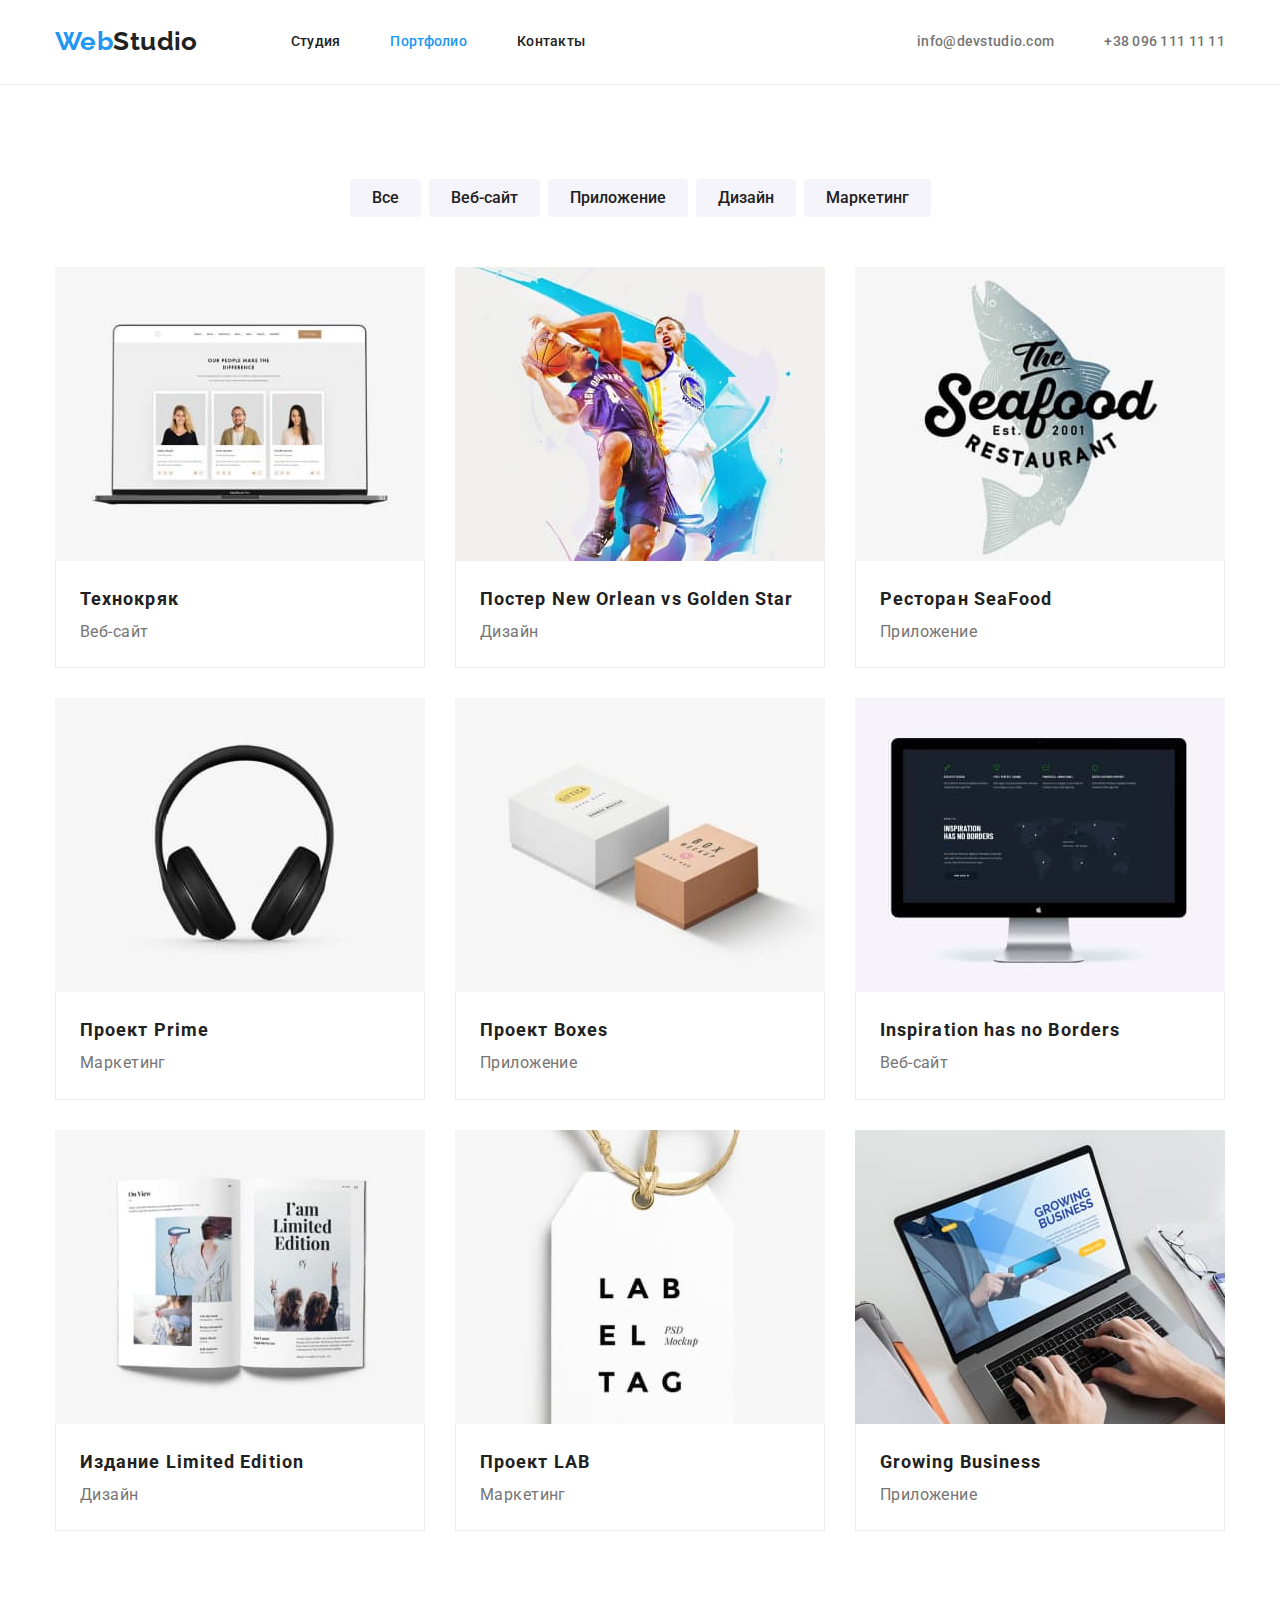
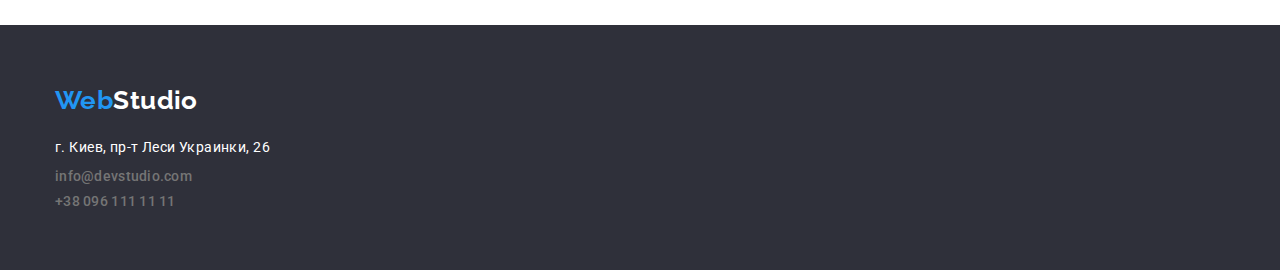
==== portfolio.html @ a8b5949f "add previous content" ====
<!DOCTYPE html>
<html lang="ru">
  <head>
    <meta charset="UTF-8" />
    <meta http-equiv="X-UA-Compatible" content="IE=edge" />
    <meta name="viewport" content="width=device-width, initial-scale=1.0" />
    <title>WebStudio - Главная страница</title>
    <link rel="preconnect" href="https://fonts.googleapis.com" />
    <link rel="preconnect" href="https://fonts.gstatic.com" crossorigin />
    <link
      href="https://fonts.googleapis.com/css2?family=Raleway:wght@700&family=Roboto:wght@400;500;700;900&display=swap"
      rel="stylesheet"
    />
    <link
      rel="stylesheet"
      href="https://cdnjs.cloudflare.com/ajax/libs/modern-normalize/1.1.0/modern-normalize.min.css"
    />
    <link rel="stylesheet" href="./CSS/style.css" />
  </head>
  <body>
    <!-- Header -->
    <header class="page-header">
      <div class="main-nav container">
        <a href="index.html" class="logo">
          <span class="logo-accent">Web</span>Studio
        </a>
        <!-- Navigation bar -->
        <nav>
          <ul class="site-nav list">
            <li class="item">
              <a class="link" href="./index.html">Студия</a>
            </li>
            <li class="item">
              <a class="link current" href="portfolio.html">Портфолио</a>
            </li>
            <li class="item"><a class="link" href="#">Контакты</a></li>
          </ul>
        </nav>

        <!-- Contacts -->
        <ul class="contact list">
          <li class="item">
            <a class="contact-item header" href="mailto:info@devstudio.com"
              >info@devstudio.com</a
            >
          </li>
          <li class="item">
            <a class="contact-item header" href="tel:+380961111111"
              >+38 096 111 11 11</a
            >
          </li>
        </ul>
      </div>
    </header>

    <!-- Main Content -->
    <main>
      <!-- Portfolio list-->
      <section class="portfolio filtr section">
        <!-- Filtr -->
        <div class="container">
          <ul class="filtr-list list">
            <li class="item">
              <button class="button" type="button">Все</button>
            </li>
            <li class="item">
              <button class="button" type="button">Веб-сайт</button>
            </li>
            <li class="item">
              <button class="button" type="button">Приложение</button>
            </li>
            <li class="item">
              <button class="button" type="button">Дизайн</button>
            </li>
            <li class="item">
              <button class="button" type="button">Маркетинг</button>
            </li>
          </ul>
          <!-- Portfolio card -->
          <h1 class="portfolio-tittle">Portfolio</h1>
          <ul class="portfolio-list list">
            <li class="item">
              <a href="#" class="portfolio-link"
                ><img
                  src="images/portfolio-techno-crack.jpg"
                  alt="ноутбук с открытым сайтом"
                  width="370"
                  height="294"
                  class="portfolio-img"
                />
                <div class="portfolio-dscr">
                  <h3 class="portfolio-project-tittle">Технокряк</h3>
                  <p class="portfolio-text">Веб-сайт</p>
                </div>
              </a>
            </li>
            <li class="item">
              <a href="#" class="portfolio-link"
                ><img
                  src="images/portfolio-new-orlean-vs-golden-star.jpg"
                  alt="два игрока играют в баскетболл"
                  width="370"
                  height="294"
                  class="portfolio-img"
                />
                <div class="portfolio-dscr">
                  <h3 class="portfolio-project-tittle">
                    Постер New Orlean vs Golden Star
                  </h3>
                  <p class="portfolio-text">Дизайн</p>
                </div>
              </a>
            </li>
            <li class="item">
              <a href="#" class="portfolio-link"
                ><img
                  src="images/portfolio-seefood.jpg"
                  alt="логотип ресторана SeaFood"
                  width="370"
                  height="294"
                  class="portfolio-img"
                />
                <div class="portfolio-dscr">
                  <h3 class="portfolio-project-tittle">Ресторан SeaFood</h3>
                  <p class="portfolio-text">Приложение</p>
                </div>
              </a>
            </li>
            <li class="item">
              <a href="#" class="portfolio-link"
                ><img
                  src="images/portfolio-project-prime.jpg"
                  alt="большине наушники с дугой"
                  width="370"
                  height="294"
                  class="portfolio-img"
                />
                <div class="portfolio-dscr">
                  <h3 class="portfolio-project-tittle">Проект Prime</h3>
                  <p class="portfolio-text">Маркетинг</p>
                </div>
              </a>
            </li>
            <li class="item">
              <a href="#" class="portfolio-link"
                ><img
                  src="images/portfolio-project-box.jpg"
                  alt="две короби, белагя и серая"
                  width="370"
                  height="294"
                  class="portfolio-img"
                />
                <div class="portfolio-dscr">
                  <h3 class="portfolio-project-tittle">Проект Boxes</h3>
                  <p class="portfolio-text">Приложение</p>
                </div>
              </a>
            </li>
            <li class="item">
              <a href="#" class="portfolio-link">
                <img
                  src="images/portfolio-inspiration-has-no-border.jpg"
                  alt="большой монитор"
                  width="370"
                  height="294"
                  class="portfolio-img"
                />
                <div class="portfolio-dscr">
                  <h3 class="portfolio-project-tittle">
                    Inspiration has no Borders
                  </h3>
                  <p class="portfolio-text">Веб-сайт</p>
                </div>
              </a>
            </li>
            <li class="item">
              <a href="#" class="portfolio-link"
                ><img
                  src="images/portfolio-limited-edition.jpg"
                  alt="открытая книга"
                  width="370"
                  height="294"
                  class="portfolio-img"
                />
                <div class="portfolio-dscr">
                  <h3 class="portfolio-project-tittle">
                    Издание Limited Edition
                  </h3>
                  <p class="portfolio-text">Дизайн</p>
                </div>
              </a>
            </li>
            <li class="item">
              <a href="#" class="portfolio-link"
                ><img
                  src="images/portfolio-project-lab.jpg"
                  alt="лейба повешеная на нить"
                  width="370"
                  height="294"
                  class="portfolio-img"
                />
                <div class="portfolio-dscr">
                  <h3 class="portfolio-project-tittle">Проект LAB</h3>
                  <p class="portfolio-text">Маркетинг</p>
                </div>
              </a>
            </li>
            <li class="item">
              <a href="#" class="portfolio-link"
                ><img
                  src="images/portfolio-growing-business.jpg"
                  alt="человек печатает на ноутбуке"
                  width="370"
                  height="294"
                  class="portfolio-img"
                />
                <div class="portfolio-dscr">
                  <h3 class="portfolio-project-tittle">Growing Business</h3>
                  <p class="portfolio-text">Приложение</p>
                </div>
              </a>
            </li>
          </ul>
        </div>
      </section>
    </main>

    <!-- Footer -->
    <footer class="footer section">
      <div class="container">
        <a href="index.html" class="logo"
          ><span class="logo-accent">Web</span>Studio</a
        >
        <address class="footer-adress">
          <p>г. Киев, пр-т Леси Украинки, 26</p>
        </address>
        <ul class="footer-contact contact list">
          <li>
            <a class="contact-item" href="mailto:info@devstudio.com"
              >info@devstudio.com</a
            >
          </li>
          <li>
            <a class="contact-item" href="tel:+380961111111"
              >+38 096 111 11 11</a
            >
          </li>
        </ul>
      </div>
    </footer>
  </body>
</html>
---- CSS/style.css ----
/* main text color #757575 */
/* bold text color  #212121*/
/* accent text color #2196F3  */

/* footer color contact rgba(255, 255, 255, 0.6); */
/* footer adres color #FFFFFF */
/* bg color our team section #F5F4FA */
/* hero bg color #2F303A */

:root {
  --primery-text-color: #757575;
  --tittle-text-color: #212121;
  --accent-text-color: #2196f3;
  --white-text-color: #ffffff;
  --primery-button-color: #f5f4fa;
  --primery-button-accent-color: #188ce8;
  --accent-button-color: #2196f3;
  --bg-our-team-section: #f5f4fa;
  --hero-footer-bg-color: #2f303a;
  --portfolio-bg-color: #e5e5e5;
}

/* body primery text color*/

body {
  color: var(--primery-text-color);
  font-family: Roboto, sans-serif;
  letter-spacing: 0.03em;
  font-weight: 400;
  font-size: 14px;
  line-height: 1.71;
  font-style: normal;
}

/* Global list rules */
.list {
  list-style: none;
  padding: 0;
  margin: 0;
}

/* Container */
.container {
  margin-left: auto;
  margin-right: auto;
  width: 1200px;
  padding-left: 15px;
  padding-right: 15px;
  outline: 0px solid tomato;
}

/* header */
.page-header {
  border-bottom: 1px solid #ececec;
}

.logo {
  display: block;

  color: var(--tittle-text-color);
  font-family: Raleway, sans-serif;
  text-decoration: none;
  font-weight: 700;
  font-size: 26px;
  line-height: 1.19;
  margin-right: 93px;
}

.logo-accent {
  color: var(--accent-text-color);
}
/* SITE NAV */

/* Main-nav */
.main-nav {
  display: flex;
  align-items: center;
}

.site-nav {
  display: flex;
}

.site-nav .item:not(:last-child) {
  margin-right: 50px;
}

.site-nav .link {
  display: block;
  padding-top: 32px;
  padding-bottom: 32px;

  color: var(--tittle-text-color);
  font-weight: 500;
  font-size: 14px;
  line-height: 1.42;
  letter-spacing: 0.02em;
  text-decoration: none;
}

.site-nav .link:hover,
.site-nav .link:focus {
  color: var(--accent-text-color);
}

.site-nav .current {
  color: var(--accent-text-color);
}

/* Contacts header */

.contact {
  display: flex;
  margin-left: auto;

  font-weight: 500;
  font-size: 14px;
  line-height: 1.14;
  letter-spacing: 0.02em;
}

.contact .item + .item {
  margin-left: 50px;
}

.contact .contact-item {
  color: var(--primery-text-color);
  text-decoration: none;
  font-style: normal;
}

.contact .header {
  padding-top: 32px;
  padding-bottom: 32px;
}

.contact .contact-item:hover,
.contact .contact-item:focus {
  color: var(--accent-text-color);
}

/* MAIN board section + button */

.main-section {
  padding: 200px 0;
}

.features.section {
  padding-bottom: 0;
}

.section {
  padding: 94px 0;
}

.main-board {
  background-color: var(--hero-footer-bg-color);
  text-align: center;
}

.main-board-text {
  width: 696px;
  margin-left: auto;
  margin-right: auto;

  color: var(--white-text-color);

  font-weight: 900;
  font-size: 44px;
  line-height: 1.36;

  letter-spacing: 0.06em;
  text-transform: uppercase;
  margin-top: 0;
  margin-bottom: 0;
  margin-bottom: 30px;
}

/* PRIMERY BUTTOM */

.primery-button {
  background-color: var(--accent-button-color);
  color: var(--white-text-color);

  border-radius: 4px;
  padding: 10px 32px;
  box-shadow: 0px 4px 4px rgba(0, 0, 0, 0.15);
  border: none;
  min-width: 200px;

  font-family: inherit;
  font-weight: 700;
  font-size: 16px;
  line-height: 1.9;
  text-align: center;
  letter-spacing: 0.06em;
  cursor: pointer;
}

.primery-button:hover,
.primery-button:focus {
  background-color: var(--primery-button-accent-color);
  color: var(--white-text-color);
  box-shadow: none;
}

.button {
  color: var(--white-text-color);
  background-color: var(--accent-text-color);
}

/* features section */

.features-list {
  display: flex;
}

.features-list .item:not(:last-child) {
  margin-right: 30px;
}

.features-list .item {
  /* width: 270px; */
  width: calc((100% - 90px) / 4);
}

.features p {
  margin: 0 0 10px 0;
}

.features .features-tittle {
  color: var(--tittle-text-color);

  font-weight: 700;
  font-size: 14px;
  line-height: 1.14;
  text-transform: uppercase;
  margin-top: 0;
  margin-bottom: 10px;
}

/* About us section */
.about-us-list {
  display: flex;
}

.about-us-list .item {
  width: calc((100% - 60px) / 3);
}

.about-us-list .item:not(:last-child) {
  margin-right: 30px;
}

.about-us .about-us-tittle,
.team-tittle {
  color: var(--tittle-text-color);

  font-weight: 700;
  font-size: 36px;
  line-height: 1.16;
  text-align: center;
}

.about-us .about-us-tittle {
  margin-top: 0;
  margin-bottom: 50px;
}

.about-us-img {
  display: block;
}

/* Our team section */

.team {
  padding-top: 94px;
  padding-bottom: 94px;
  background-color: var(--bg-our-team-section);
}

.team-list {
  display: flex;
}

.team-list .item:not(:last-child) {
  margin-right: 30px;
}

.team-list .item {
  background-color: var(--white-text-color);
  text-align: center;

  box-shadow: 0px 1px 3px rgba(0, 0, 0, 0.12), 0px 1px 1px rgba(0, 0, 0, 0.14),
    0px 2px 1px rgba(0, 0, 0, 0.2);
  border-radius: 0px 0px 4px 4px;

  width: calc((100% - 90px) / 4);
}

.team .team-tittle {
  margin-top: 0;
  margin-bottom: 50px;
}

.team .item-descr {
  padding: 30px 0;
}

.team h3 {
  color: var(--tittle-text-color);

  font-weight: 500;
  font-size: 16px;
  line-height: 1.9;
  margin: 0;
}

.team img,
.team p {
  margin: 0;
  display: block;
  line-height: 1.9;
}

/* footer, contacts section same as in header*/

.footer {
  background-color: var(--hero-footer-bg-color);
  padding-top: 60px;
  padding-bottom: 60px;
  padding-left: auto;
  padding-right: auto;
}

.footer .logo {
  display: block;
  color: var(--white-text-color);

  margin-bottom: 20px;
}

.footer li:not(:last-child) {
  margin-bottom: 9px;
}

.footer .footer-adress {
  color: var(--white-text-color);
  font-style: normal;
  margin-top: 0;
  margin-bottom: 9px;
}

.footer-adress p {
  margin: 0;
}

.footer .footer-contact {
  display: block;
}

.footer-link {
  color: rgba(255, 255, 255, 0.6);
  text-decoration: none;
  font-style: normal;
  font-weight: normal;
  line-height: 1.71;
  letter-spacing: 0.03em;
}

/* PORTFOLIO HTML */

/* portfolio buttons*/

.button {
  background-color: var(--primery-button-color);
  color: var(--tittle-text-color);

  font-family: inherit;
  font-weight: 500;
  font-size: 16px;
  line-height: 1.62;
  text-align: center;
  cursor: pointer;
  border: none;
  border-radius: 4px;

  padding: 6px 22px;
}

.button:hover,
.button:focus {
  background-color: var(--accent-button-color);
  color: var(--white-text-color);

  box-shadow: 0px 3px 1px rgba(0, 0, 0, 0.1), 0px 1px 2px rgba(0, 0, 0, 0.08),
    0px 2px 2px rgba(0, 0, 0, 0.12);
}

.filtr-list.list {
  margin-bottom: 50px;
}

.filtr-list {
  display: flex;
  justify-content: center;
}

.filtr-list .item + .item {
  margin-left: 8px;
}

/* Portfolio list */
.portfolio .portfolio-project-tittle {
  color: var(--tittle-text-color);

  font-weight: 700;
  font-size: 18px;
  line-height: 2;
  letter-spacing: 0.06em;
  margin: 0;
}

.portfolio-list {
  display: flex;
  flex-wrap: wrap;
}

.portfolio-list .item {
  width: calc((100% - 60px) / 3);
  margin-right: 30px;
  margin-bottom: 30px;

  box-sizing: border-box;
}

.portfolio-list .portfolio-dscr {
  padding: 20px 24px;

  border-bottom: 1px solid #eeeeee;
  border-right: 1px solid #eeeeee;
  border-left: 1px solid #eeeeee;
}

.portfolio-list .item:nth-child(3n) {
  margin-right: 0;
}

.portfolio-list .item:nth-last-child(-n + 3) {
  margin-bottom: 0;
}

.portfolio .portfolio-text {
  color: var(--primery-text-color);

  font-size: 16px;
  line-height: 1.9;
  margin: 0;
}

.portfolio-tittle {
  display: none;
}

.portfolio .portfolio-link {
  text-decoration: none;
}

.portfolio .portfolio-img {
  display: block;
}
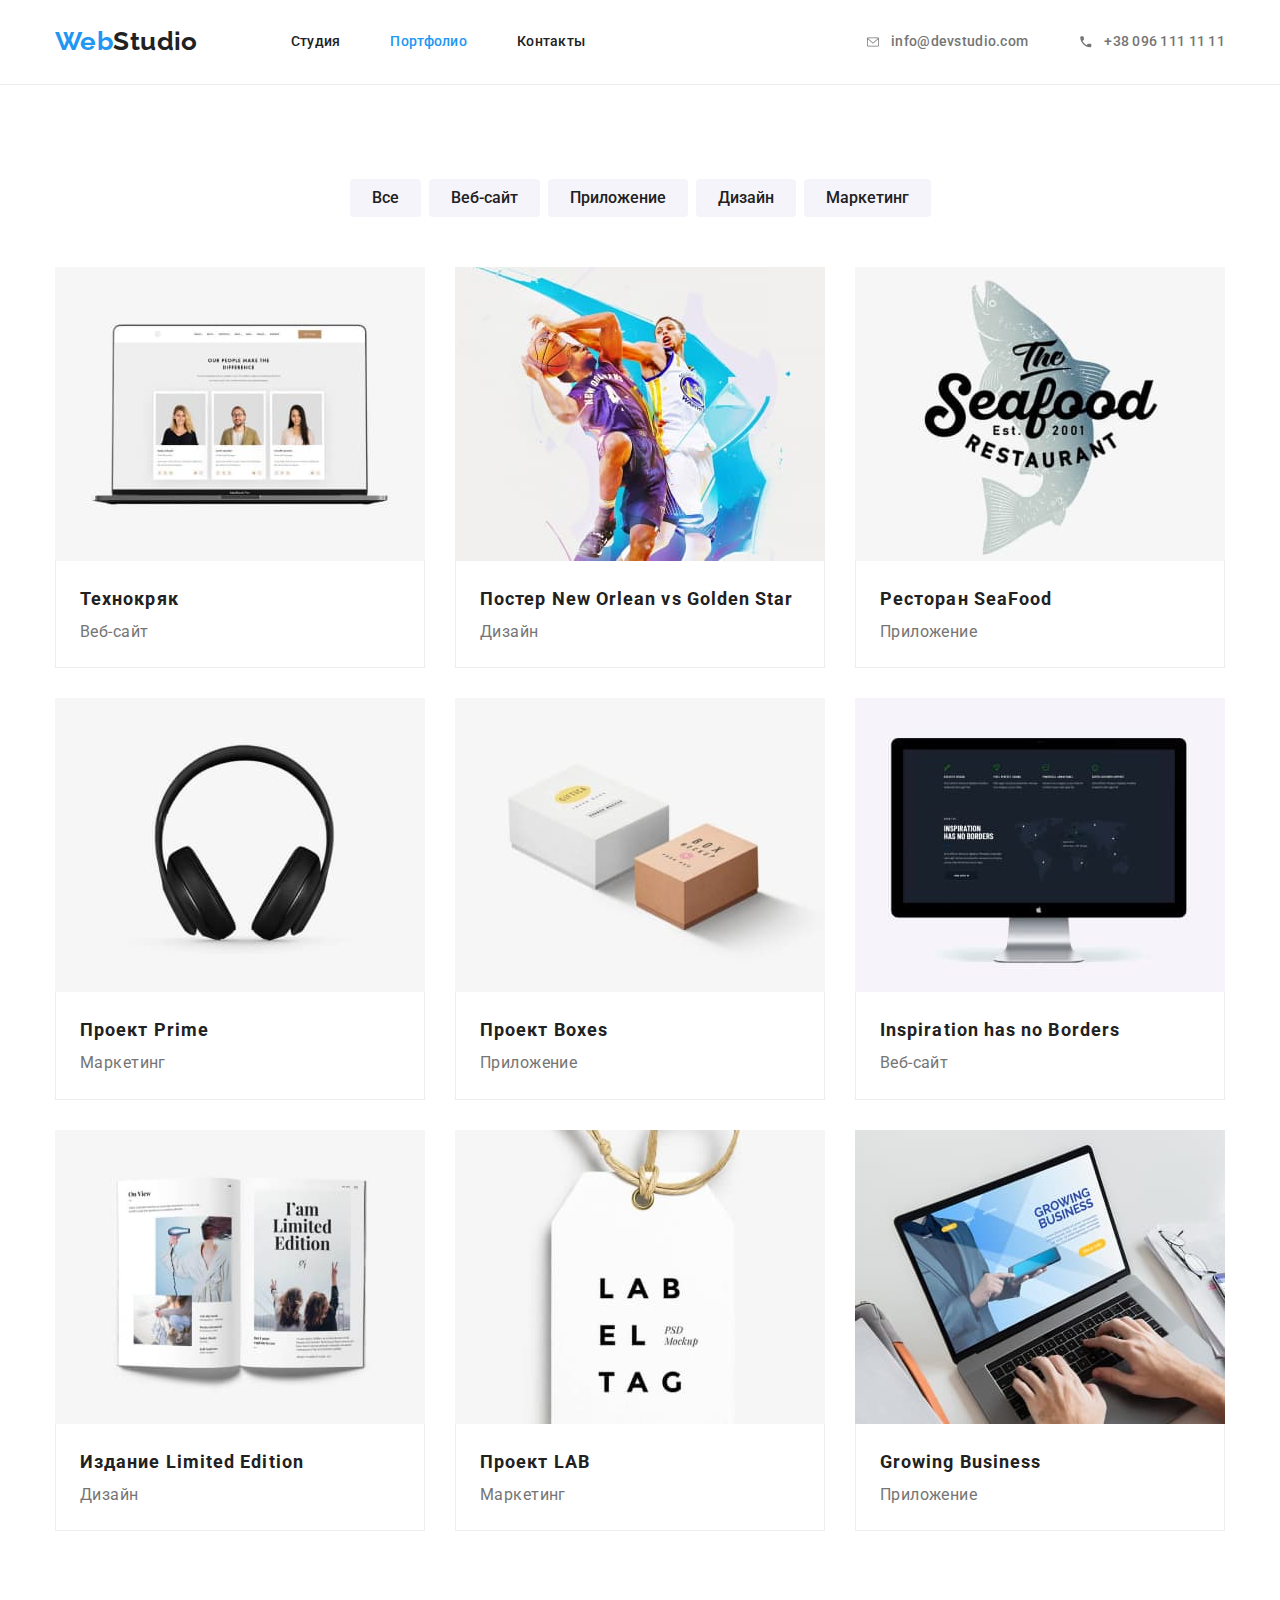
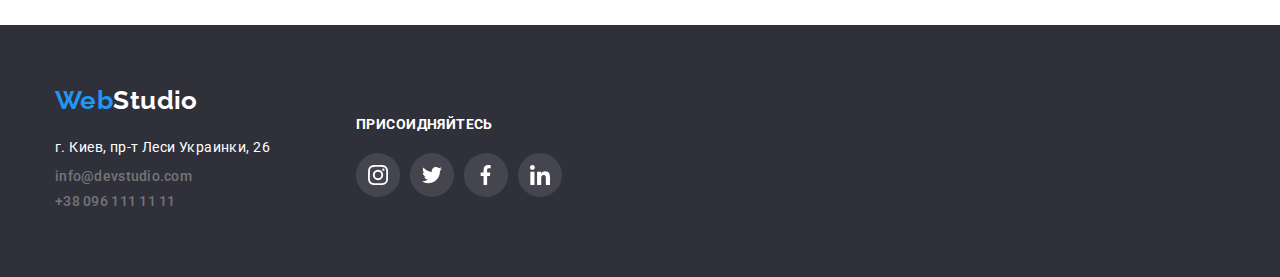
==== commit 670619a6: "add svg sprite + icon on pages" ====
--- a/portfolio.html
+++ b/portfolio.html
@@ -40,19 +40,24 @@
         <!-- Contacts -->
         <ul class="contact list">
           <li class="item">
-            <a class="contact-item header" href="mailto:info@devstudio.com"
-              >info@devstudio.com</a
+            <a class="contact-item header" href="mailto:info@devstudio.com">
+              <svg class="contact-icon" width="16" height="12">
+                <use href="./images/symbol-defs.svg#envelope"></use>
+              </svg>
+              info@devstudio.com</a
             >
           </li>
           <li class="item">
-            <a class="contact-item header" href="tel:+380961111111"
-              >+38 096 111 11 11</a
+            <a class="contact-item header" href="tel:+380961111111">
+              <svg class="contact-icon" width="16" height="12">
+                <use href="./images/symbol-defs.svg#icon-phone"></use>
+              </svg>
+              +38 096 111 11 11</a
             >
           </li>
         </ul>
       </div>
     </header>
-
     <!-- Main Content -->
     <main>
       <!-- Portfolio list-->
@@ -227,25 +232,61 @@
 
     <!-- Footer -->
     <footer class="footer section">
-      <div class="container">
-        <a href="index.html" class="logo"
-          ><span class="logo-accent">Web</span>Studio</a
-        >
-        <address class="footer-adress">
-          <p>г. Киев, пр-т Леси Украинки, 26</p>
-        </address>
-        <ul class="footer-contact contact list">
-          <li>
-            <a class="contact-item" href="mailto:info@devstudio.com"
-              >info@devstudio.com</a
-            >
-          </li>
-          <li>
-            <a class="contact-item" href="tel:+380961111111"
-              >+38 096 111 11 11</a
-            >
-          </li>
-        </ul>
+      <div class="footer-container">
+        <div class="footer-contact-box">
+          <a href="index.html" class="logo"
+            ><span class="logo-accent">Web</span>Studio
+          </a>
+          <address class="footer-adress">
+            <p>г. Киев, пр-т Леси Украинки, 26</p>
+          </address>
+          <ul class="footer-contact contact list">
+            <li class="footer-list-contact">
+              <a class="contact-item" href="mailto:info@devstudio.com"
+                >info@devstudio.com
+              </a>
+            </li>
+            <li class="footer-list-contact">
+              <a class="contact-item" href="tel:+380961111111"
+                >+38 096 111 11 11</a
+              >
+            </li>
+          </ul>
+        </div>
+        <!-- Social links -->
+        <div class="footer-social">
+          <p class="footer-social-tittle">Присоидняйтесь</p>
+          <ul class="footer-list list">
+            <li class="footer-social-item">
+              <a href="#" class="footer-link">
+                <svg class="footer-social-icon" width="20" height="20">
+                  <use href="./images/symbol-defs.svg#instagram"></use>
+                </svg>
+              </a>
+            </li>
+            <li class="footer-social-item">
+              <a href="#" class="footer-link">
+                <svg class="footer-social-icon" width="20" height="20">
+                  <use href="./images/symbol-defs.svg#twiter"></use>
+                </svg>
+              </a>
+            </li>
+            <li class="footer-social-item">
+              <a href="#" class="footer-link">
+                <svg class="footer-social-icon" width="20" height="20">
+                  <use href="./images/symbol-defs.svg#facebook"></use>
+                </svg>
+              </a>
+            </li>
+            <li class="footer-social-item">
+              <a href="#" class="footer-link">
+                <svg class="footer-social-icon" width="20" height="20">
+                  <use href="./images/symbol-defs.svg#linkedin"></use>
+                </svg>
+              </a>
+            </li>
+          </ul>
+        </div>
       </div>
     </footer>
   </body>
--- a/CSS/style.css
+++ b/CSS/style.css
@@ -18,6 +18,7 @@
   --bg-our-team-section: #f5f4fa;
   --hero-footer-bg-color: #2f303a;
   --portfolio-bg-color: #e5e5e5;
+  --primery-social-link-color: #afb1b8;
 }
 
 /* body primery text color*/
@@ -124,6 +125,9 @@
 }
 
 .contact .contact-item {
+  display: flex;
+  align-items: center;
+
   color: var(--primery-text-color);
   text-decoration: none;
   font-style: normal;
@@ -134,6 +138,11 @@
   padding-bottom: 32px;
 }
 
+.contact-icon {
+  margin-right: 10px;
+  fill: currentColor;
+}
+
 .contact .contact-item:hover,
 .contact .contact-item:focus {
   color: var(--accent-text-color);
@@ -142,7 +151,25 @@
 /* MAIN board section + button */
 
 .main-section {
+  background-color: #c4c4c4;
+  display: block;
+}
+
+.main-board .main-section {
   padding: 200px 0;
+  max-width: 1600px;
+  height: 600px;
+  margin-left: auto;
+  margin-right: auto;
+  background-image: linear-gradient(
+      to right,
+      rgba(47, 48, 58, 0.4),
+      rgba(47, 48, 58, 0.4)
+    ),
+    url(../images/hero-bg.jpg);
+  background-position: center;
+  background-repeat: no-repeat;
+  text-align: center;
 }
 
 .features.section {
@@ -151,11 +178,6 @@
 
 .section {
   padding: 94px 0;
-}
-
-.main-board {
-  background-color: var(--hero-footer-bg-color);
-  text-align: center;
 }
 
 .main-board-text {
@@ -220,7 +242,6 @@
 }
 
 .features-list .item {
-  /* width: 270px; */
   width: calc((100% - 90px) / 4);
 }
 
@@ -239,6 +260,20 @@
   margin-bottom: 10px;
 }
 
+.features-icon-bg {
+  background-color: var(--bg-our-team-section);
+  width: 270px;
+  height: 120px;
+  border-radius: 4px;
+  padding: 25px 100px;
+  margin-bottom: 30px;
+}
+
+.features-icon {
+  width: 70px;
+  height: 70px;
+}
+
 /* About us section */
 .about-us-list {
   display: flex;
@@ -304,7 +339,7 @@
 }
 
 .team .item-descr {
-  padding: 30px 0;
+  padding: 30px 32px;
 }
 
 .team h3 {
@@ -321,26 +356,125 @@
   margin: 0;
   display: block;
   line-height: 1.9;
+  margin-bottom: 16px;
+}
+
+/* Social Links  */
+
+.team-social-link {
+  width: 206px;
+  height: 44px;
+  margin: 0;
+  padding: 0;
+}
+
+.team-social-link .links-list {
+  display: flex;
+}
+
+.team-social-link .link-item:not(:last-child) {
+  margin-right: 10px;
+}
+
+.link-item .link {
+  display: flex;
+  justify-content: center;
+  align-items: center;
+  width: 44px;
+  height: 44px;
+  border-radius: 50%;
+  color: var(--primery-social-link-color);
+}
+
+.links-list .link-icon {
+  fill: currentColor;
+}
+
+.links-list .link:hover,
+.links-list .link:focus {
+  color: var(--white-text-color);
+  background-color: var(--accent-button-color);
+}
+
+/* Regular customers */
+
+.customers .team-tittle {
+  margin-top: 0;
+  margin-bottom: 50px;
+}
+
+.customers-list {
+  display: flex;
+}
+
+.customers-item {
+  justify-self: center;
+  width: 170px;
+  height: 92px;
+}
+
+.customers-item:not(:last-child) {
+  margin-right: 30px;
+}
+
+.customers-link {
+  display: flex;
+  justify-content: center;
+  align-items: center;
+  width: 170px;
+  height: 92px;
+
+  border: 1px solid var(--primery-social-link-color);
+  border-radius: 4px;
+
+  color: var(--primery-social-link-color);
+}
+
+.company {
+  width: 106px;
+  height: 60px;
+  fill: currentColor;
+}
+
+.customers-link:hover,
+.customers-link:focus {
+  border: 1px solid var(--accent-button-color);
+  color: var(--accent-button-color);
 }
 
 /* footer, contacts section same as in header*/
+
+.footer-container {
+  display: flex;
+  margin-left: auto;
+  margin-right: auto;
+  width: 1200px;
+  padding-left: 15px;
+  padding-right: 15px;
+  outline: 0px solid tomato;
+}
+
+.footer-contact-box {
+  width: 231px;
+  height: 81px;
+}
 
 .footer {
   background-color: var(--hero-footer-bg-color);
   padding-top: 60px;
   padding-bottom: 60px;
-  padding-left: auto;
-  padding-right: auto;
+  height: 252px;
 }
 
 .footer .logo {
-  display: block;
+  display: inline-block;
   color: var(--white-text-color);
 
   margin-bottom: 20px;
-}
-
-.footer li:not(:last-child) {
+  margin-right: 0;
+}
+
+.footer .footer-list-contact:not(:last-child) {
   margin-bottom: 9px;
 }
 
@@ -366,6 +500,54 @@
   font-weight: normal;
   line-height: 1.71;
   letter-spacing: 0.03em;
+}
+
+.footer-social {
+  display: flex;
+  flex-wrap: wrap;
+  width: 206px;
+  height: 80px;
+  margin-top: 32px;
+  margin-left: 70px;
+}
+
+.footer-social-tittle {
+  display: inline-block;
+  font-size: 14px;
+  line-height: 1.14;
+  text-transform: uppercase;
+  font-weight: 700;
+  color: var(--white-text-color);
+  margin-top: 0;
+
+  margin-bottom: 20px;
+}
+
+.footer-list {
+  display: flex;
+}
+
+.footer-link {
+  display: flex;
+  justify-content: center;
+  align-items: center;
+  width: 44px;
+  height: 44px;
+  border-radius: 50%;
+  background-color: rgba(255, 255, 255, 0.1);
+}
+
+.footer-link:hover,
+.footer-link:focus {
+  background-color: var(--accent-button-color);
+}
+
+.footer-social-icon {
+  fill: var(--white-text-color);
+}
+
+.footer-social-item:not(:last-child) {
+  margin-right: 10px;
 }
 
 /* PORTFOLIO HTML */
@@ -434,6 +616,12 @@
   box-sizing: border-box;
 }
 
+.portfolio-list .item:hover,
+.portfolio-list .item:focus {
+  box-shadow: 0px 1px 1px rgba(0, 0, 0, 0.12), 0px 4px 4px rgba(0, 0, 0, 0.06),
+    1px 4px 6px rgba(0, 0, 0, 0.16);
+}
+
 .portfolio-list .portfolio-dscr {
   padding: 20px 24px;
 
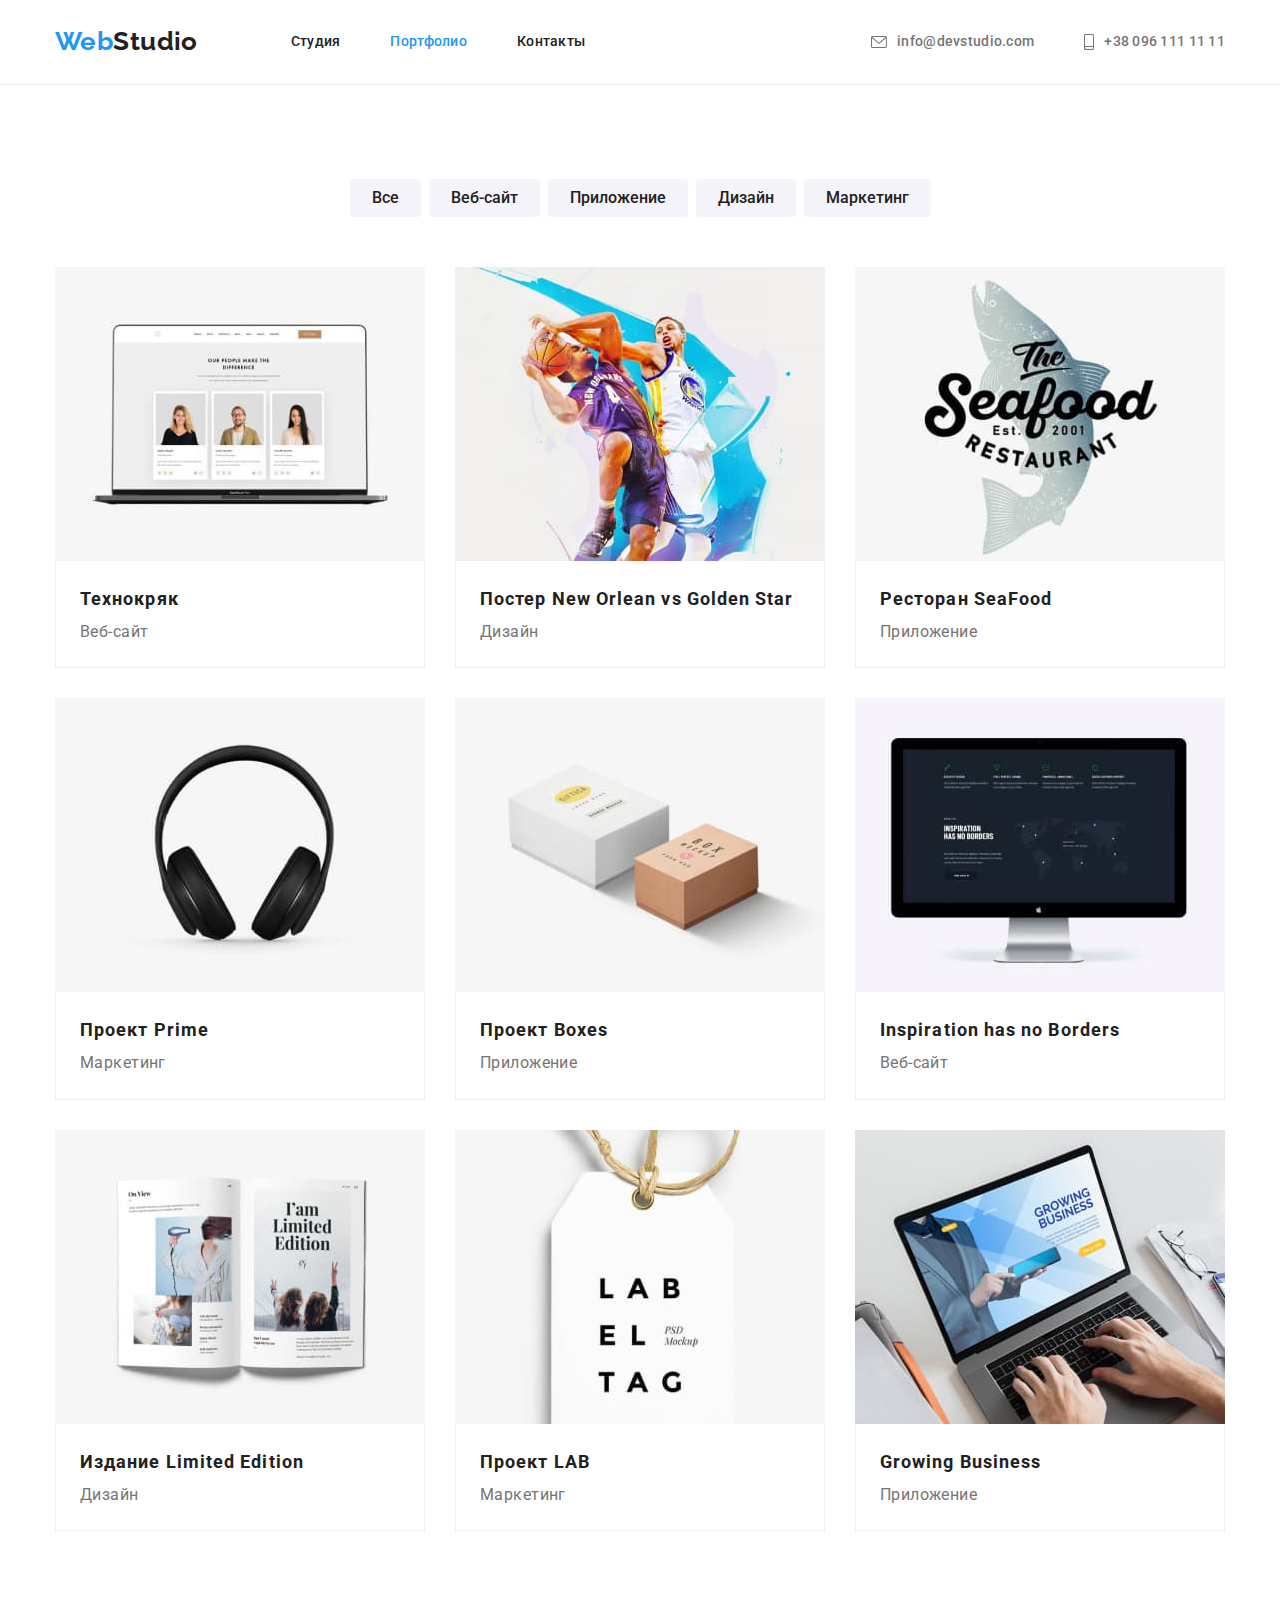
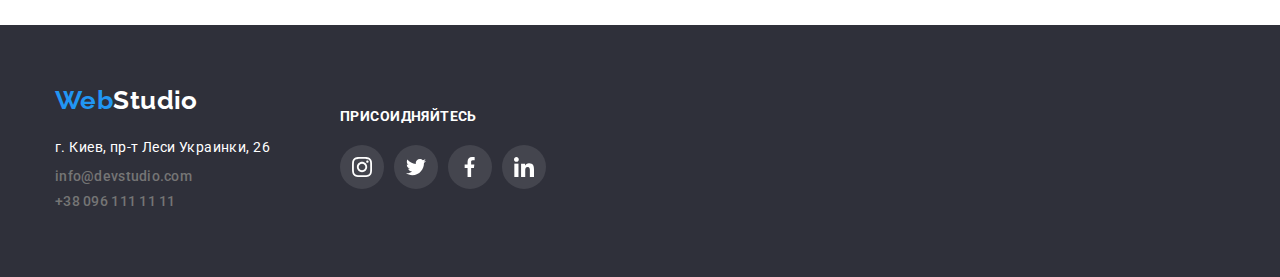
==== commit d388235f: "made feedback" ====
--- a/portfolio.html
+++ b/portfolio.html
@@ -49,8 +49,8 @@
           </li>
           <li class="item">
             <a class="contact-item header" href="tel:+380961111111">
-              <svg class="contact-icon" width="16" height="12">
-                <use href="./images/symbol-defs.svg#icon-phone"></use>
+              <svg class="contact-icon" width="10" height="16">
+                <use href="./images/symbol-defs.svg#smartphone"></use>
               </svg>
               +38 096 111 11 11</a
             >
@@ -58,6 +58,7 @@
         </ul>
       </div>
     </header>
+
     <!-- Main Content -->
     <main>
       <!-- Portfolio list-->
--- a/CSS/style.css
+++ b/CSS/style.css
@@ -262,11 +262,14 @@
 
 .features-icon-bg {
   background-color: var(--bg-our-team-section);
-  width: 270px;
+  width: 100%;
   height: 120px;
   border-radius: 4px;
-  padding: 25px 100px;
   margin-bottom: 30px;
+
+  display: flex;
+  justify-content: center;
+  align-items: center;
 }
 
 .features-icon {
@@ -361,15 +364,12 @@
 
 /* Social Links  */
 
-.team-social-link {
+.team.section .links-list {
+  display: flex;
   width: 206px;
   height: 44px;
   margin: 0;
   padding: 0;
-}
-
-.team-social-link .links-list {
-  display: flex;
 }
 
 .team-social-link .link-item:not(:last-child) {
@@ -446,17 +446,13 @@
 
 .footer-container {
   display: flex;
+  align-items: center;
   margin-left: auto;
   margin-right: auto;
   width: 1200px;
   padding-left: 15px;
   padding-right: 15px;
   outline: 0px solid tomato;
-}
-
-.footer-contact-box {
-  width: 231px;
-  height: 81px;
 }
 
 .footer {
@@ -503,11 +499,6 @@
 }
 
 .footer-social {
-  display: flex;
-  flex-wrap: wrap;
-  width: 206px;
-  height: 80px;
-  margin-top: 32px;
   margin-left: 70px;
 }
 
@@ -612,12 +603,10 @@
   width: calc((100% - 60px) / 3);
   margin-right: 30px;
   margin-bottom: 30px;
-
-  box-sizing: border-box;
-}
-
-.portfolio-list .item:hover,
-.portfolio-list .item:focus {
+}
+
+.portfolio-list .portfolio-link:hover,
+.portfolio-list .portfolio-link:focus {
   box-shadow: 0px 1px 1px rgba(0, 0, 0, 0.12), 0px 4px 4px rgba(0, 0, 0, 0.06),
     1px 4px 6px rgba(0, 0, 0, 0.16);
 }
@@ -651,6 +640,7 @@
 }
 
 .portfolio .portfolio-link {
+  display: inline-block;
   text-decoration: none;
 }
 
